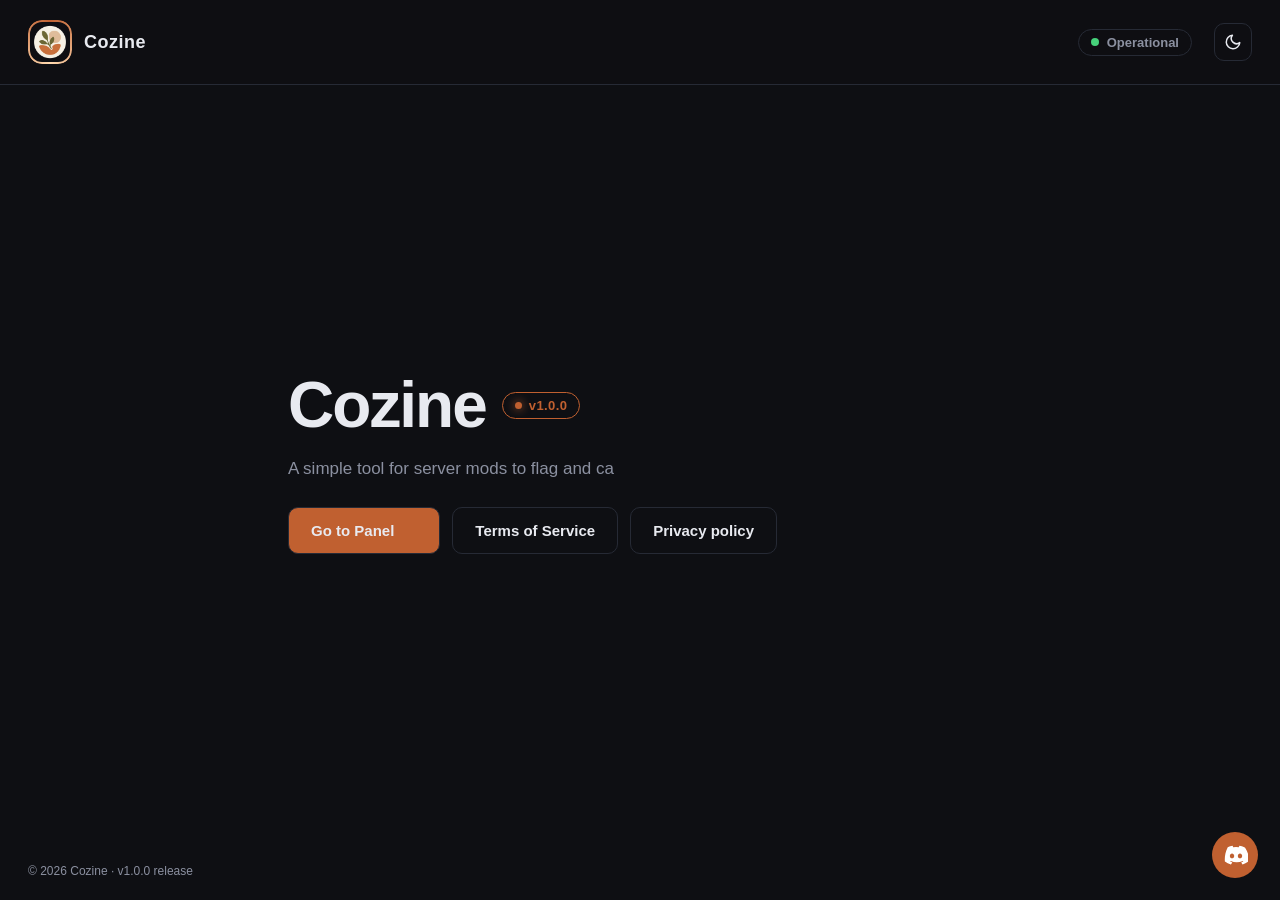
==== index.html @ dbc09879 "Add files via upload" ====
<!DOCTYPE html>
<html lang="en">
<head>
  <meta charset="UTF-8">
  <meta name="viewport" content="width=device-width, initial-scale=1.0">
  <title>Cozine</title>
  <link rel="icon" href="static/logo.png">
  <link rel="stylesheet" href="style.css">
</head>
<body>
  <div id="progress"></div>
  <header class="site-head">
    <span class="logo-ring"><img class="logo" src="static/logo.png" alt="Cozine"></span>
    <span class="brand">Cozine</span>
    <span class="status"><span class="dot"></span>Operational</span>
    <button id="themeToggle" class="theme-toggle" aria-label="Toggle theme">
      <svg class="i-sun" width="18" height="18" viewBox="0 0 24 24" fill="none" stroke="currentColor" stroke-width="2" stroke-linecap="round"><circle cx="12" cy="12" r="4"/><path d="M12 2v2M12 20v2M2 12h2M20 12h2M4.9 4.9l1.4 1.4M17.7 17.7l1.4 1.4M4.9 19.1l1.4-1.4M17.7 6.3l1.4-1.4"/></svg>
      <svg class="i-moon" width="18" height="18" viewBox="0 0 24 24" fill="none" stroke="currentColor" stroke-width="2" stroke-linecap="round" stroke-linejoin="round"><path d="M21 12.8A9 9 0 1 1 11.2 3a7 7 0 0 0 9.8 9.8z"/></svg>
    </button>
  </header>

  <main class="hero">
    <div class="title-row">
      <h1>Cozine</h1>
      <span class="badge" tabindex="0" aria-label="Version 1.0.0 changelog">
        <span class="badge-text">v1.0.0</span>
        <span class="badge-more">What's new</span>
        <span class="badge-pin" aria-hidden="true"><img src="static/Pin.png" alt=""></span>
        <div class="changelog">
          <div class="changelog-head">v1.0.0</div>
          <ul>
            <li>test changelog</li>
          </ul>
        </div>
      </span>
    </div>
    <p class="tag">A simple tool for server mods to flag and catch roblox <span class="accent">exploiters</span>.</p>
    <div class="btns">
      <a class="btn primary" href="https://panel.cozine.xyz"><span>Go to Panel</span></a>
      <a class="btn ghost" href="tos/"><span>Terms of Service</span></a>
      <a class="btn ghost" href="privacy/"><span>Privacy policy</span></a>
    </div>
  </main>

  <footer class="site-foot">© <span id="year"></span> Cozine · v1.0.0 release</footer>

  <a class="discord-pill" href="https://discord.gg/3ZBebypZJS" target="_blank" rel="noopener" aria-label="Support server">
    <img src="static/discord.svg" alt="">
    <span>Support server</span>
  </a>

  <script src="static/common.js"></script>
  <script src="static/script.js"></script>
</body>
</html>
---- style.css ----
:root {
  --bg: #0e0f13;
  --card: #16181f;
  --card-2: #1d2029;
  --text: #e8eaf0;
  --muted: #8b90a0;
  --accent: #C06030;
  --accent-2: #ffb38a;
  --accent-soft: rgba(192, 96, 48, .16);
  --border: #262a35;
  --head-bg: rgba(14, 15, 19, .72);
  --ripple: rgba(255, 255, 255, .35);
}

body.light {
  --bg: #f6f6f9;
  --card: #ffffff;
  --card-2: #eef0f4;
  --text: #14151a;
  --muted: #5a5f6b;
  --accent-soft: rgba(192, 96, 48, .14);
  --border: #e2e3e9;
  --head-bg: rgba(255, 255, 255, .72);
  --ripple: rgba(0, 0, 0, .12);
}

* {
  box-sizing: border-box;
  margin: 0;
  padding: 0;
}

body {
  font-family: -apple-system, BlinkMacSystemFont, "Segoe UI", Roboto, Helvetica, Arial, sans-serif;
  color: var(--text);
  background: var(--bg);
  min-height: 100vh;
  display: flex;
  flex-direction: column;
  overflow-x: hidden;
}

.site-head,
.hero,
.site-foot,
.discord-pill,
.legal .container {
  position: relative;
  z-index: 1;
}

/* top bar */
.site-head {
  display: flex;
  align-items: center;
  gap: 12px;
  padding: 20px 28px;
  border-bottom: 1px solid var(--border);
  background: var(--head-bg);
}

.site-head .logo {
  width: 38px;
  height: 38px;
  border-radius: 10px;
}

.site-head .brand {
  font-size: 18px;
  font-weight: 800;
  letter-spacing: .5px;
}

/* hero */
.hero {
  flex: 1;
  display: flex;
  flex-direction: column;
  justify-content: center;
  gap: 18px;
  width: 100%;
  max-width: 760px;
  margin: 0 auto;
  padding: 64px 28px;
  text-align: left;
  animation: fadeIn .6s ease both;
}

.title-row {
  display: flex;
  align-items: center;
  gap: 16px;
  flex-wrap: wrap;
}

.hero h1 {
  font-size: 64px;
  font-weight: 800;
  letter-spacing: -2px;
  line-height: 1;
  color: var(--text);
}

.badge {
  position: relative;
  display: inline-flex;
  align-items: center;
  font-size: 13px;
  font-weight: 700;
  letter-spacing: .4px;
  color: var(--accent);
  border: 1px solid var(--accent);
  border-radius: 999px;
  padding: 5px 12px;
  cursor: default;
  z-index: 5;
  transition: border-radius .25s ease;
}

.badge::before {
  content: '';
  width: 7px;
  height: 7px;
  border-radius: 50%;
  background: var(--accent);
  box-shadow: 0 0 10px var(--accent);
  flex: none;
  margin-right: 7px;
}

/* invisible bridge so the cursor can travel into the dropdown */
.badge::after {
  content: '';
  position: absolute;
  top: 100%;
  left: 0;
  right: 0;
  height: 12px;
}

.badge:hover,
.badge.pinned {
  border-radius: 12px;
}

.badge-more {
  max-width: 0;
  opacity: 0;
  overflow: hidden;
  white-space: nowrap;
  margin-left: 0;
  transition: max-width .25s ease, opacity .2s ease, margin-left .25s ease;
}

.badge:hover .badge-more,
.badge.pinned .badge-more {
  max-width: 90px;
  opacity: 1;
  margin-left: 7px;
}

.badge-pin {
  display: inline-flex;
  align-items: center;
  max-width: 0;
  opacity: 0;
  overflow: hidden;
  margin-left: 0;
  transition: max-width .25s ease, opacity .2s ease, margin-left .25s ease;
}

.badge-pin img {
  width: 14px;
  height: 14px;
  display: block;
}

.badge.pinned .badge-pin {
  max-width: 18px;
  opacity: 1;
  margin-left: 7px;
}

.badge .changelog {
  position: absolute;
  top: 100%;
  left: 0;
  margin-top: 10px;
  width: 268px;
  text-align: left;
  background: var(--card);
  border: 1px solid var(--border);
  border-radius: 12px;
  padding: 0 14px;
  max-height: 0;
  opacity: 0;
  overflow: hidden;
  z-index: 20;
  box-shadow: 0 14px 34px rgba(0, 0, 0, .28);
  transition: max-height .3s ease, opacity .25s ease, padding .3s ease;
}

.badge:hover .changelog,
.badge.pinned .changelog {
  max-height: 300px;
  opacity: 1;
  padding: 12px 14px;
  transition-delay: .05s;
}

.changelog-head {
  font-weight: 700;
  color: var(--accent);
  margin-bottom: 6px;
}

.changelog ul {
  list-style: none;
  margin: 0;
}

.changelog li {
  font-size: 13px;
  font-weight: 500;
  color: var(--text);
  padding: 7px 0;
  border-top: 1px solid var(--border);
  line-height: 1.45;
}

.hero .tag {
  color: var(--muted);
  font-size: 17px;
  line-height: 1.6;
  max-width: 520px;
}

.btns {
  display: flex;
  flex-wrap: wrap;
  gap: 12px;
  margin-top: 6px;
}

a.btn {
  position: relative;
  overflow: hidden;
  display: inline-flex;
  align-items: center;
  justify-content: center;
  padding: 14px 22px;
  border: 1px solid var(--border);
  border-radius: 10px;
  color: var(--text);
  font-size: 15px;
  font-weight: 600;
  text-decoration: none;
  transition: color .2s ease, border-color .2s ease, transform .25s ease;
}

a.btn > span {
  position: relative;
  z-index: 1;
}

a.btn::before {
  content: '';
  position: absolute;
  inset: 0;
  background: var(--accent-soft);
  transform: scaleX(0);
  transform-origin: left;
  transition: transform .25s ease;
  z-index: 0;
}

a.btn:hover {
  border-color: var(--accent);
  color: #fff;
}

a.btn:hover::before {
  transform: scaleX(1);
}

a.btn::after {
  content: '';
  position: absolute;
  top: 0;
  left: -130%;
  width: 55%;
  height: 100%;
  background: linear-gradient(100deg, transparent, rgba(255, 255, 255, .28), transparent);
  transform: skewX(-18deg);
  opacity: 0;
  z-index: 0;
  pointer-events: none;
}

a.btn:hover::after {
  animation: sheen .6s ease forwards;
}

.primary {
  background: var(--accent);
  border-color: var(--accent);
  color: #fff;
}

.primary::before {
  background: rgba(255, 255, 255, .18);
}

.primary > span::after {
  content: '\2192';
  margin-left: 8px;
  opacity: 0;
  transform: translateX(-6px);
  transition: opacity .2s ease, transform .2s ease;
}

.primary:hover > span::after {
  opacity: 1;
  transform: translateX(0);
}

.ghost {
  background: transparent;
}

.site-foot {
  padding: 22px 28px;
  color: var(--muted);
  font-size: 12px;
}

/* discord pill */
.discord-pill {
  position: fixed;
  right: 22px;
  bottom: 22px;
  display: flex;
  align-items: center;
  gap: 8px;
  height: 46px;
  min-width: 46px;
  max-width: 46px;
  padding: 0 12px;
  overflow: hidden;
  color: #fff;
  background: var(--accent);
  border-radius: 999px;
  white-space: nowrap;
  text-decoration: none;
  transition: max-width .45s ease, background .2s ease;
  animation: pillPulse 2.6s ease-in-out infinite;
}

.discord-pill:hover {
  max-width: 190px;
  background: #d2723f;
}

.discord-pill img {
  flex: 0 0 auto;
  width: 24px;
  height: 24px;
}

.discord-pill span {
  opacity: 0;
  font-size: 14px;
  font-weight: 600;
  transition: opacity .35s ease .1s;
}

.discord-pill:hover span {
  opacity: 1;
}

@keyframes fadeIn {
  from { opacity: 0; transform: translateY(8px); }
  to   { opacity: 1; transform: translateY(0); }
}

/* legal pages */
body.legal {
  display: block;
}

.legal .container {
  max-width: 960px;
  margin: 32px auto 48px;
  padding: 44px 40px;
  text-align: left;
  background: var(--card);
  border: 1px solid var(--border);
  border-top: 3px solid var(--accent);
  border-radius: 18px;
  box-shadow: 0 24px 70px rgba(0, 0, 0, .4);
}

.legal .back {
  display: inline-flex;
  align-items: center;
  gap: 7px;
  margin-bottom: 22px;
  color: var(--muted);
  font-size: 14px;
  text-decoration: none;
}

.legal .back::before {
  content: '';
  width: 7px;
  height: 7px;
  border-left: 2px solid currentColor;
  border-bottom: 2px solid currentColor;
  transform: rotate(45deg);
}

.legal .back:hover {
  color: var(--text);
}

.legal header {
  border-bottom: 1px solid var(--border);
  padding-bottom: 20px;
  margin-bottom: 26px;
}

.legal header .title-row {
  margin-bottom: 10px;
}

.legal header h1 {
  font-size: 34px;
  font-weight: 800;
  letter-spacing: -1px;
  color: var(--text);
}

.legal header p {
  color: var(--muted);
  font-size: 15px;
}

.legal nav {
  position: sticky;
  top: 0;
  display: flex;
  gap: 20px;
  margin-bottom: 30px;
  padding: 16px 0 14px;
  border-bottom: 1px solid var(--border);
  background: var(--card);
  z-index: 3;
}

.legal nav button {
  background: none;
  border: none;
  font-size: 15px;
  color: var(--muted);
  cursor: pointer;
  padding: 8px 0;
  position: relative;
}

.legal nav button.active {
  color: var(--text);
  font-weight: 600;
}

.legal nav button.active::after {
  content: '';
  position: absolute;
  bottom: -15px;
  left: 0;
  right: 0;
  height: 2px;
  background: var(--accent);
}

.legal nav button:hover {
  color: var(--text);
}

.legal .content {
  display: none;
  counter-reset: section;
}

.legal .content.active {
  display: block;
}

.legal .content h2 {
  counter-increment: section;
  font-size: 18px;
  font-weight: 600;
  margin: 30px 0 12px;
  color: var(--text);
}

.legal .content h2::before {
  content: counter(section) " - ";
  color: var(--text);
  font-family: ui-monospace, SFMono-Regular, Menlo, monospace;
  margin-right: 2px;
}

.legal p {
  margin-bottom: 12px;
  color: var(--text);
  line-height: 1.7;
}

.legal ul {
  margin-left: 24px;
  margin-bottom: 12px;
}

.legal li {
  margin-bottom: 6px;
  color: var(--text);
  line-height: 1.7;
}

.legal strong {
  color: var(--text);
}

.legal a {
  position: relative;
  color: var(--accent);
  text-decoration: none;
  cursor: pointer;
}

.legal a::after {
  content: '';
  position: absolute;
  left: 0;
  bottom: -2px;
  width: 100%;
  height: 2px;
  background: linear-gradient(90deg, var(--accent), #ffd9b0);
  transform: scaleX(0);
  transform-origin: left;
  transition: transform .25s ease;
}

.legal a:hover::after {
  transform: scaleX(1);
}

.legal .last-updated {
  color: var(--muted);
  font-size: 14px;
  margin-bottom: 20px;
}

.legal .highlight {
  background: var(--card-2);
  border-left: 3px solid var(--accent);
  border-radius: 0 10px 10px 0;
  padding: 14px 16px;
  margin: 15px 0;
}

.legal footer {
  margin-top: 50px;
  padding-top: 20px;
  border-top: 1px solid var(--border);
  color: var(--muted);
  font-size: 14px;
  text-align: center;
}

/* spinning ring around the logo */
.logo-ring {
  position: relative;
  display: inline-flex;
  padding: 3px;
  border-radius: 13px;
  animation: logoPulse 3.4s ease-in-out infinite;
}

.logo-ring::before {
  content: '';
  position: absolute;
  inset: 0;
  border-radius: 14px;
  padding: 2px;
  background: conic-gradient(from 0deg, var(--accent), #ffd9b0, var(--accent));
  -webkit-mask: linear-gradient(#000 0 0) content-box, linear-gradient(#000 0 0);
  -webkit-mask-composite: xor;
  mask-composite: exclude;
}

@keyframes logoPulse {
  0%, 100% { box-shadow: 0 0 0 rgba(192, 96, 48, 0); }
  50%      { box-shadow: 0 0 22px rgba(192, 96, 48, .45); }
}

@keyframes pillPulse {
  0%, 100% { box-shadow: 0 0 0 rgba(192, 96, 48, 0); }
  50%      { box-shadow: 0 0 18px rgba(192, 96, 48, .5); }
}

@keyframes sheen {
  0%   { left: -130%; opacity: 1; }
  100% { left: 140%; opacity: 1; }
}

/* scroll reveal on legal pages */
body.js-reveal .legal .content h2,
body.js-reveal .legal .content p,
body.js-reveal .legal .content ul,
body.js-reveal .legal .content .highlight {
  opacity: 0;
  transform: translateY(14px);
  transition: opacity .5s ease, transform .5s ease;
}

body.js-reveal .legal .content .reveal-in {
  opacity: 1;
  transform: none;
}

/* scroll progress bar */
#progress {
  position: fixed;
  top: 0;
  left: 0;
  width: 100%;
  height: 3px;
  background: var(--accent);
  transform: scaleX(0);
  transform-origin: left;
  z-index: 60;
  pointer-events: none;
}

/* hero staggered entrance */
.hero .title-row,
.hero .tag,
.hero .btns {
  opacity: 0;
  transform: translateY(18px);
  transition: opacity .6s ease, transform .6s ease;
}

.hero.ready .title-row { transition-delay: .05s; }
.hero.ready .tag { transition-delay: .14s; }
.hero.ready .btns { transition-delay: .23s; }

.hero.ready .title-row,
.hero.ready .tag,
.hero.ready .btns {
  opacity: 1;
  transform: none;
}

/* accent keyword */
.accent { color: var(--accent); }

/* status pill */
.status {
  display: inline-flex;
  align-items: center;
  gap: 8px;
  margin-left: auto;
  font-size: 13px;
  font-weight: 600;
  color: var(--muted);
  border: 1px solid var(--border);
  border-radius: 999px;
  padding: 5px 12px;
}

.status .dot {
  width: 8px;
  height: 8px;
  border-radius: 50%;
  background: #46d17a;
  animation: statusPulse 2s ease-out infinite;
}

@keyframes statusPulse {
  0% { box-shadow: 0 0 0 0 rgba(70, 209, 122, .5); }
  70% { box-shadow: 0 0 0 7px rgba(70, 209, 122, 0); }
  100% { box-shadow: 0 0 0 0 rgba(70, 209, 122, 0); }
}

/* theme toggle */
.theme-toggle {
  display: inline-flex;
  align-items: center;
  justify-content: center;
  width: 38px;
  height: 38px;
  margin-left: 10px;
  border: 1px solid var(--border);
  border-radius: 10px;
  background: none;
  color: var(--text);
  cursor: pointer;
  transition: border-color .2s ease;
}

.theme-toggle:hover { border-color: var(--accent); }

.theme-toggle .i-sun { display: none; }
.theme-toggle .i-moon { display: block; }
.light .theme-toggle .i-sun { display: block; }
.light .theme-toggle .i-moon { display: none; }

/* logo 3D tilt */
.logo-ring { transition: transform .25s ease; }

/* button ripple */
a.btn .ripple {
  position: absolute;
  border-radius: 50%;
  background: var(--ripple);
  transform: scale(0);
  opacity: .6;
  pointer-events: none;
  z-index: 0;
  animation: ripple .6s ease-out forwards;
}

@keyframes ripple {
  to { transform: scale(2.6); opacity: 0; }
}

/* circular theme reveal (View Transitions API) */
::view-transition-old(root),
::view-transition-new(root) {
  animation: none;
  mix-blend-mode: normal;
}

::view-transition-new(root) {
  animation: reveal-circle .5s ease;
}

@keyframes reveal-circle {
  from { clip-path: circle(0 at var(--vx, 50%) var(--vy, 50%)); }
  to { clip-path: circle(150% at var(--vx, 50%) var(--vy, 50%)); }
}

@media (prefers-reduced-motion: reduce) {
  *, *::before, *::after {
    animation: none !important;
    transition: none !important;
  }

  .hero .title-row,
  .hero .tag,
  .hero .btns {
    opacity: 1 !important;
    transform: none !important;
  }

  body.js-reveal .legal .content h2,
  body.js-reveal .legal .content p,
  body.js-reveal .legal .content ul,
  body.js-reveal .legal .content .highlight {
    opacity: 1 !important;
    transform: none !important;
  }
}

@media (max-width: 600px) {
  .hero {
    padding: 48px 22px;
  }

  .hero h1 {
    font-size: 44px;
  }

  .legal .container {
    padding: 24px 18px;
  }

  .legal header h1 {
    font-size: 26px;
  }

  .legal nav {
    flex-direction: column;
    gap: 10px;
  }

  .legal nav button.active::after {
    display: none;
  }

  .legal nav button {
    padding: 8px 12px;
    background: var(--card-2);
    border-radius: 4px;
  }
}
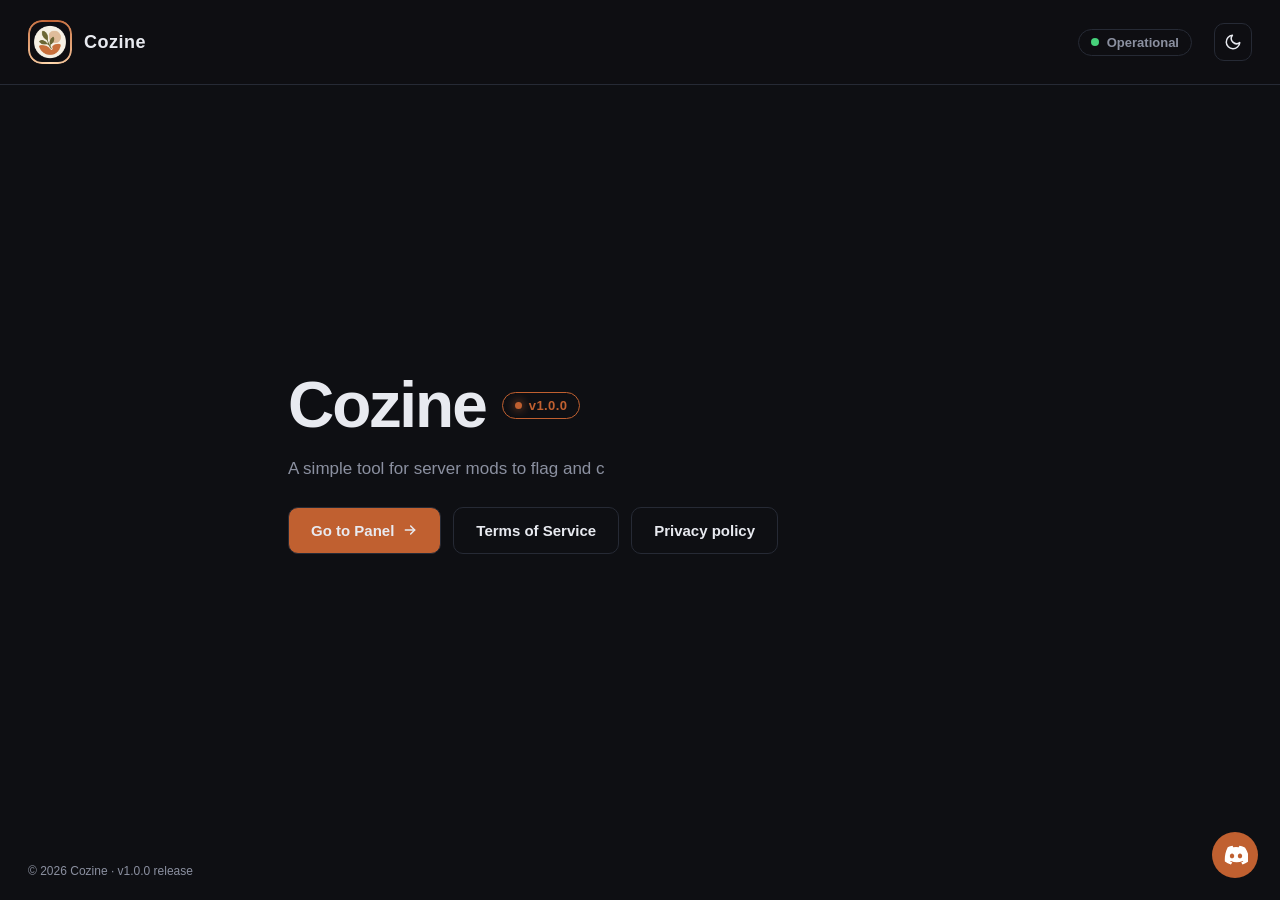
==== commit df47a5bd: "Add files via upload" ====
--- a/index.html
+++ b/index.html
@@ -36,7 +36,7 @@
     </div>
     <p class="tag">A simple tool for server mods to flag and catch roblox <span class="accent">exploiters</span>.</p>
     <div class="btns">
-      <a class="btn primary" href="https://panel.cozine.xyz"><span>Go to Panel</span></a>
+      <a class="btn primary" href="https://panel.cozine.xyz"><span>Go to Panel <svg class="btn-arrow" width="16" height="16" viewBox="0 0 24 24" fill="none" stroke="currentColor" stroke-width="2.2" stroke-linecap="round" stroke-linejoin="round"><path d="M5 12h14"/><path d="M13 6l6 6-6 6"/></svg></span></a>
       <a class="btn ghost" href="tos/"><span>Terms of Service</span></a>
       <a class="btn ghost" href="privacy/"><span>Privacy policy</span></a>
     </div>
--- a/style.css
+++ b/style.css
@@ -261,6 +261,8 @@
 a.btn > span {
   position: relative;
   z-index: 1;
+  display: inline-flex;
+  align-items: center;
 }
 
 a.btn::before {
@@ -311,17 +313,13 @@
   background: rgba(255, 255, 255, .18);
 }
 
-.primary > span::after {
-  content: '\2192';
+.btn-arrow {
   margin-left: 8px;
-  opacity: 0;
-  transform: translateX(-6px);
-  transition: opacity .2s ease, transform .2s ease;
-}
-
-.primary:hover > span::after {
-  opacity: 1;
-  transform: translateX(0);
+  transition: transform .22s ease;
+}
+
+.primary:hover .btn-arrow {
+  transform: translateX(5px);
 }
 
 .ghost {
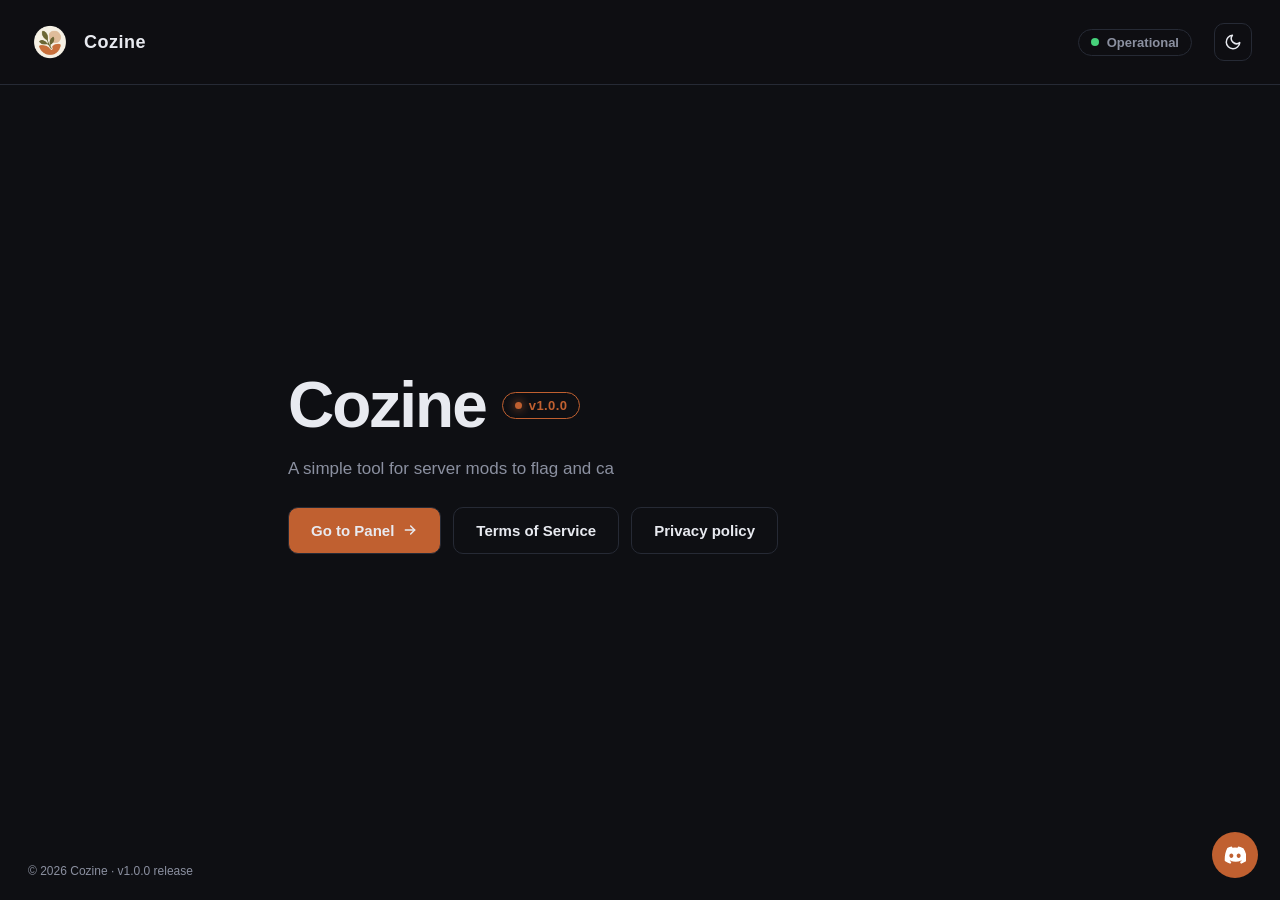
==== commit 8e526a58: "Add files via upload" ====
--- a/index.html
+++ b/index.html
@@ -11,7 +11,7 @@
   <div id="progress"></div>
   <header class="site-head">
     <span class="logo-ring"><img class="logo" src="static/logo.png" alt="Cozine"></span>
-    <span class="brand">Cozine</span>
+    <a class="brand" href="https://cozine.xyz">Cozine</a>
     <span class="status"><span class="dot"></span>Operational</span>
     <button id="themeToggle" class="theme-toggle" aria-label="Toggle theme">
       <svg class="i-sun" width="18" height="18" viewBox="0 0 24 24" fill="none" stroke="currentColor" stroke-width="2" stroke-linecap="round"><circle cx="12" cy="12" r="4"/><path d="M12 2v2M12 20v2M2 12h2M20 12h2M4.9 4.9l1.4 1.4M17.7 17.7l1.4 1.4M4.9 19.1l1.4-1.4M17.7 6.3l1.4-1.4"/></svg>
--- a/style.css
+++ b/style.css
@@ -30,6 +30,15 @@
   padding: 0;
 }
 
+html {
+  overflow-x: hidden;
+  overflow-x: clip;
+}
+
+img, svg {
+  max-width: 100%;
+}
+
 body {
   font-family: -apple-system, BlinkMacSystemFont, "Segoe UI", Roboto, Helvetica, Arial, sans-serif;
   color: var(--text);
@@ -38,6 +47,7 @@
   display: flex;
   flex-direction: column;
   overflow-x: hidden;
+  overflow-x: clip;
 }
 
 .site-head,
@@ -49,6 +59,15 @@
   z-index: 1;
 }
 
+/* flex children must never force page width (mobile horizontal slide) */
+.site-head,
+.hero,
+.site-foot,
+.legal .container {
+  min-width: 0;
+  max-width: 100%;
+}
+
 /* top bar */
 .site-head {
   display: flex;
@@ -69,6 +88,8 @@
   font-size: 18px;
   font-weight: 800;
   letter-spacing: .5px;
+  color: var(--text);
+  text-decoration: none;
 }
 
 /* hero */
@@ -187,6 +208,7 @@
   left: 0;
   margin-top: 10px;
   width: 268px;
+  max-width: calc(100vw - 44px);
   text-align: left;
   background: var(--card);
   border: 1px solid var(--border);
@@ -586,15 +608,7 @@
 }
 
 .logo-ring::before {
-  content: '';
-  position: absolute;
-  inset: 0;
-  border-radius: 14px;
-  padding: 2px;
-  background: conic-gradient(from 0deg, var(--accent), #ffd9b0, var(--accent));
-  -webkit-mask: linear-gradient(#000 0 0) content-box, linear-gradient(#000 0 0);
-  -webkit-mask-composite: xor;
-  mask-composite: exclude;
+  display: none;
 }
 
 @keyframes logoPulse {
@@ -715,9 +729,6 @@
 .light .theme-toggle .i-sun { display: block; }
 .light .theme-toggle .i-moon { display: none; }
 
-/* logo 3D tilt */
-.logo-ring { transition: transform .25s ease; }
-
 /* button ripple */
 a.btn .ripple {
   position: absolute;
@@ -773,6 +784,12 @@
 }
 
 @media (max-width: 600px) {
+  .site-head {
+    flex-wrap: wrap;
+    row-gap: 10px;
+    padding: 16px 18px;
+  }
+
   .hero {
     padding: 48px 22px;
   }
@@ -790,6 +807,7 @@
   }
 
   .legal nav {
+    position: static;
     flex-direction: column;
     gap: 10px;
   }
@@ -804,3 +822,23 @@
     border-radius: 4px;
   }
 }
+
+/* touch devices: no sticky hover — changelog opens on tap (pinned) only */
+@media (hover: none) {
+  .badge:not(.pinned):hover {
+    border-radius: 999px;
+  }
+
+  .badge:not(.pinned):hover .badge-more,
+  .badge:not(.pinned):hover .badge-pin {
+    max-width: 0;
+    opacity: 0;
+    margin-left: 0;
+  }
+
+  .badge:not(.pinned):hover .changelog {
+    max-height: 0;
+    opacity: 0;
+    padding: 0 14px;
+  }
+}
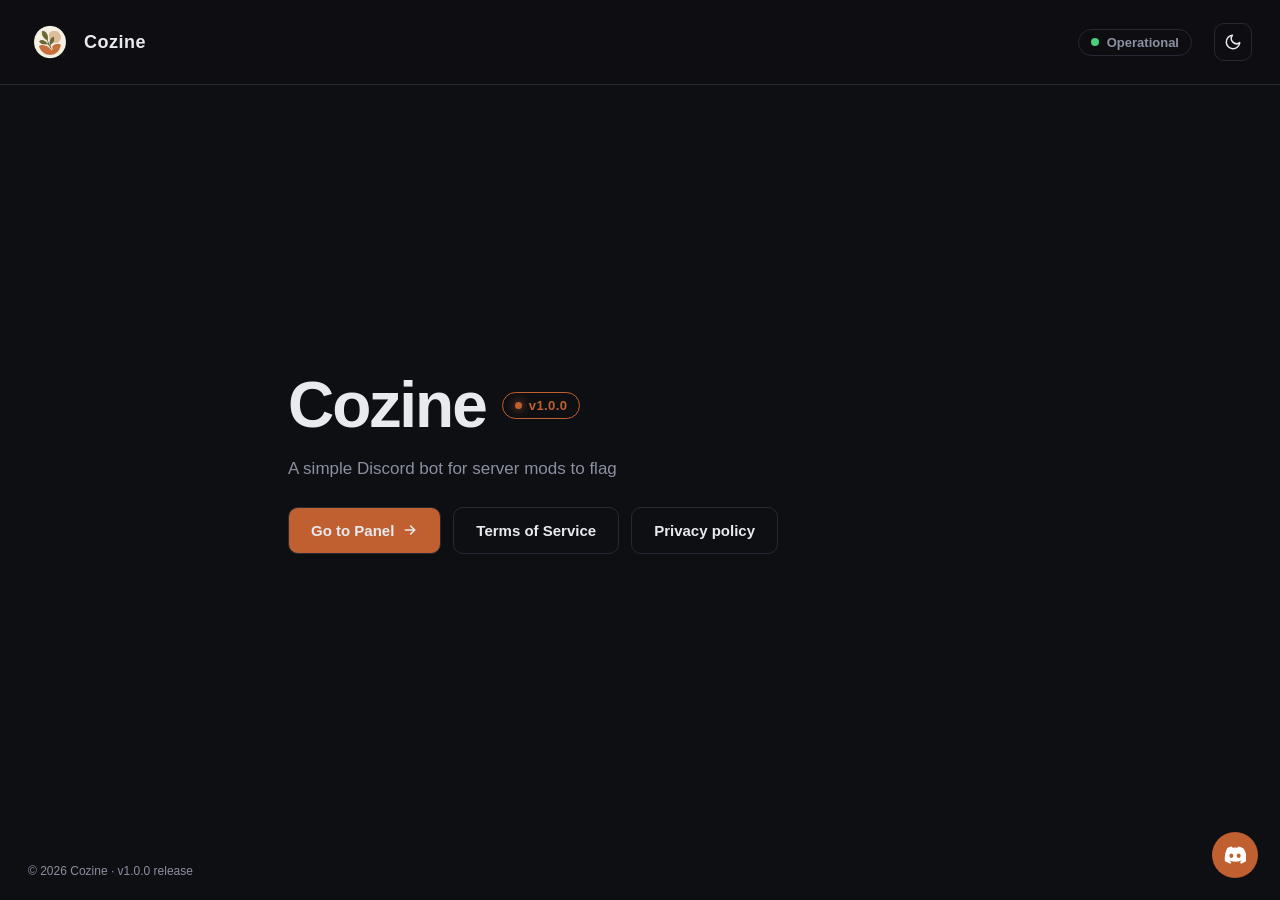
==== commit f83cc87d: "Update description and keywords in index.html" ====
--- a/index.html
+++ b/index.html
@@ -6,6 +6,16 @@
   <title>Cozine</title>
   <link rel="icon" href="static/logo.png">
   <link rel="stylesheet" href="style.css">
+
+  <meta name="description" content="Cozine is a simple Discord bot for server moderators to flag and catch Roblox exploiters.">
+  <meta name="keywords" content="Cozine, cozine xyz, roblox exploiter, server moderation, discord bot">
+  <link rel="canonical" href="https://cozine.xyz/">
+
+  <meta property="og:title" content="Cozine">
+  <meta property="og:description" content="A simple Discord bot for server mods to flag and catch Roblox exploiters.">
+  <meta property="og:url" content="https://cozine.xyz/">
+  <meta property="og:type" content="website">
+  <meta property="og:image" content="https://cozine.xyz/static/logo.png">
 </head>
 <body>
   <div id="progress"></div>
@@ -34,7 +44,7 @@
         </div>
       </span>
     </div>
-    <p class="tag">A simple tool for server mods to flag and catch roblox <span class="accent">exploiters</span>.</p>
+    <p class="tag">A simple Discord bot for server mods to flag and catch roblox <span class="accent">exploiters</span>.</p>
     <div class="btns">
       <a class="btn primary" href="https://panel.cozine.xyz"><span>Go to Panel <svg class="btn-arrow" width="16" height="16" viewBox="0 0 24 24" fill="none" stroke="currentColor" stroke-width="2.2" stroke-linecap="round" stroke-linejoin="round"><path d="M5 12h14"/><path d="M13 6l6 6-6 6"/></svg></span></a>
       <a class="btn ghost" href="tos/"><span>Terms of Service</span></a>
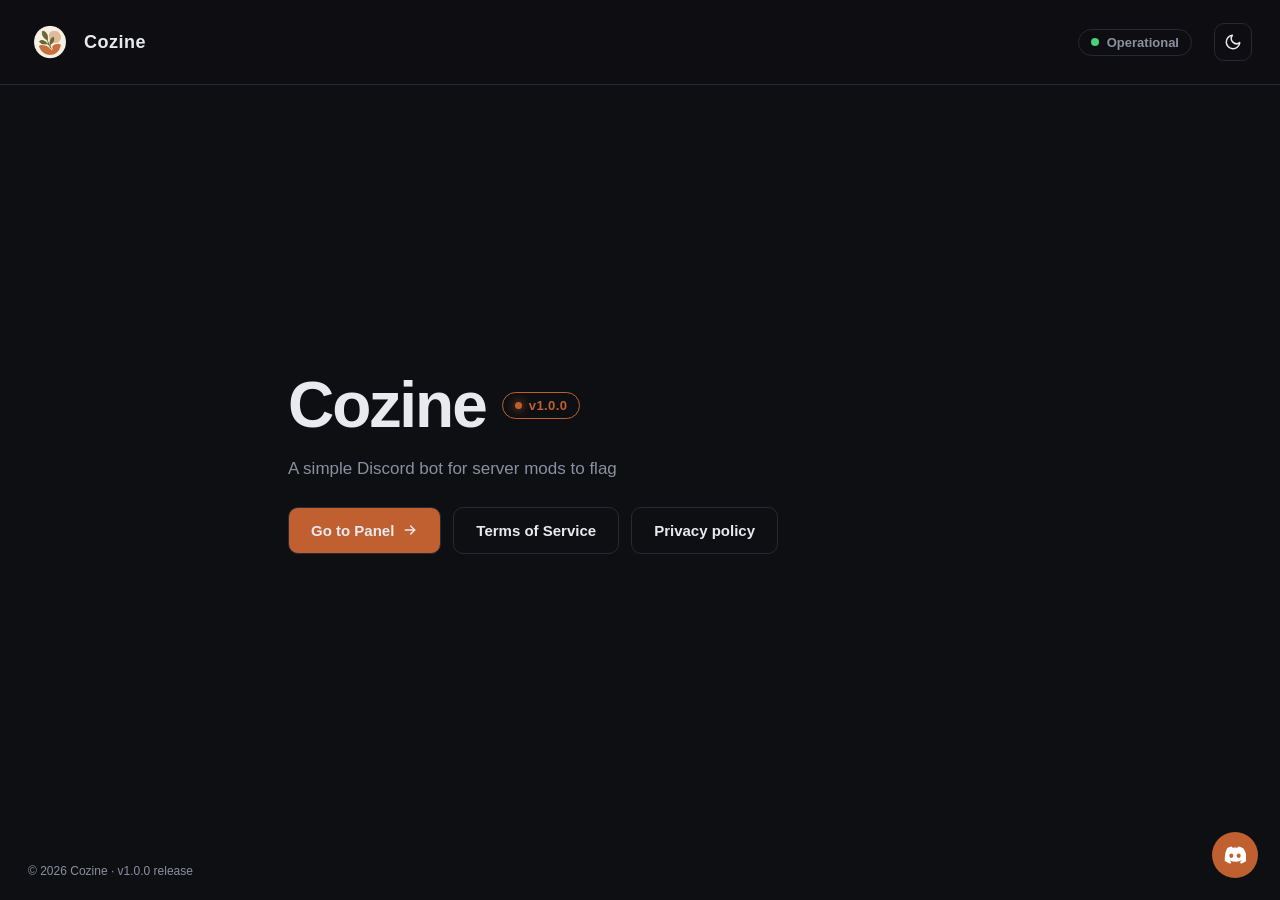
==== commit c924e23b: "Update title and meta tags in index.html" ====
--- a/index.html
+++ b/index.html
@@ -3,7 +3,7 @@
 <head>
   <meta charset="UTF-8">
   <meta name="viewport" content="width=device-width, initial-scale=1.0">
-  <title>Cozine</title>
+  <title>Cozine - Discord Bot for Roblox Exploiter Detection</title>
   <link rel="icon" href="static/logo.png">
   <link rel="stylesheet" href="style.css">
 
@@ -11,11 +11,23 @@
   <meta name="keywords" content="Cozine, cozine xyz, roblox exploiter, server moderation, discord bot">
   <link rel="canonical" href="https://cozine.xyz/">
 
-  <meta property="og:title" content="Cozine">
+  <meta property="og:title" content="Cozine - Discord Bot for Roblox Exploiter Detection">
   <meta property="og:description" content="A simple Discord bot for server mods to flag and catch Roblox exploiters.">
   <meta property="og:url" content="https://cozine.xyz/">
   <meta property="og:type" content="website">
   <meta property="og:image" content="https://cozine.xyz/static/logo.png">
+
+  <script type="application/ld+json">
+  {
+    "@context": "https://schema.org",
+    "@type": "SoftwareApplication",
+    "name": "Cozine",
+    "operatingSystem": "Discord",
+    "applicationCategory": "UtilitiesApplication",
+    "description": "A simple Discord bot for server moderators to flag and catch Roblox exploiters.",
+    "url": "https://cozine.xyz/"
+  }
+  </script>
 </head>
 <body>
   <div id="progress"></div>
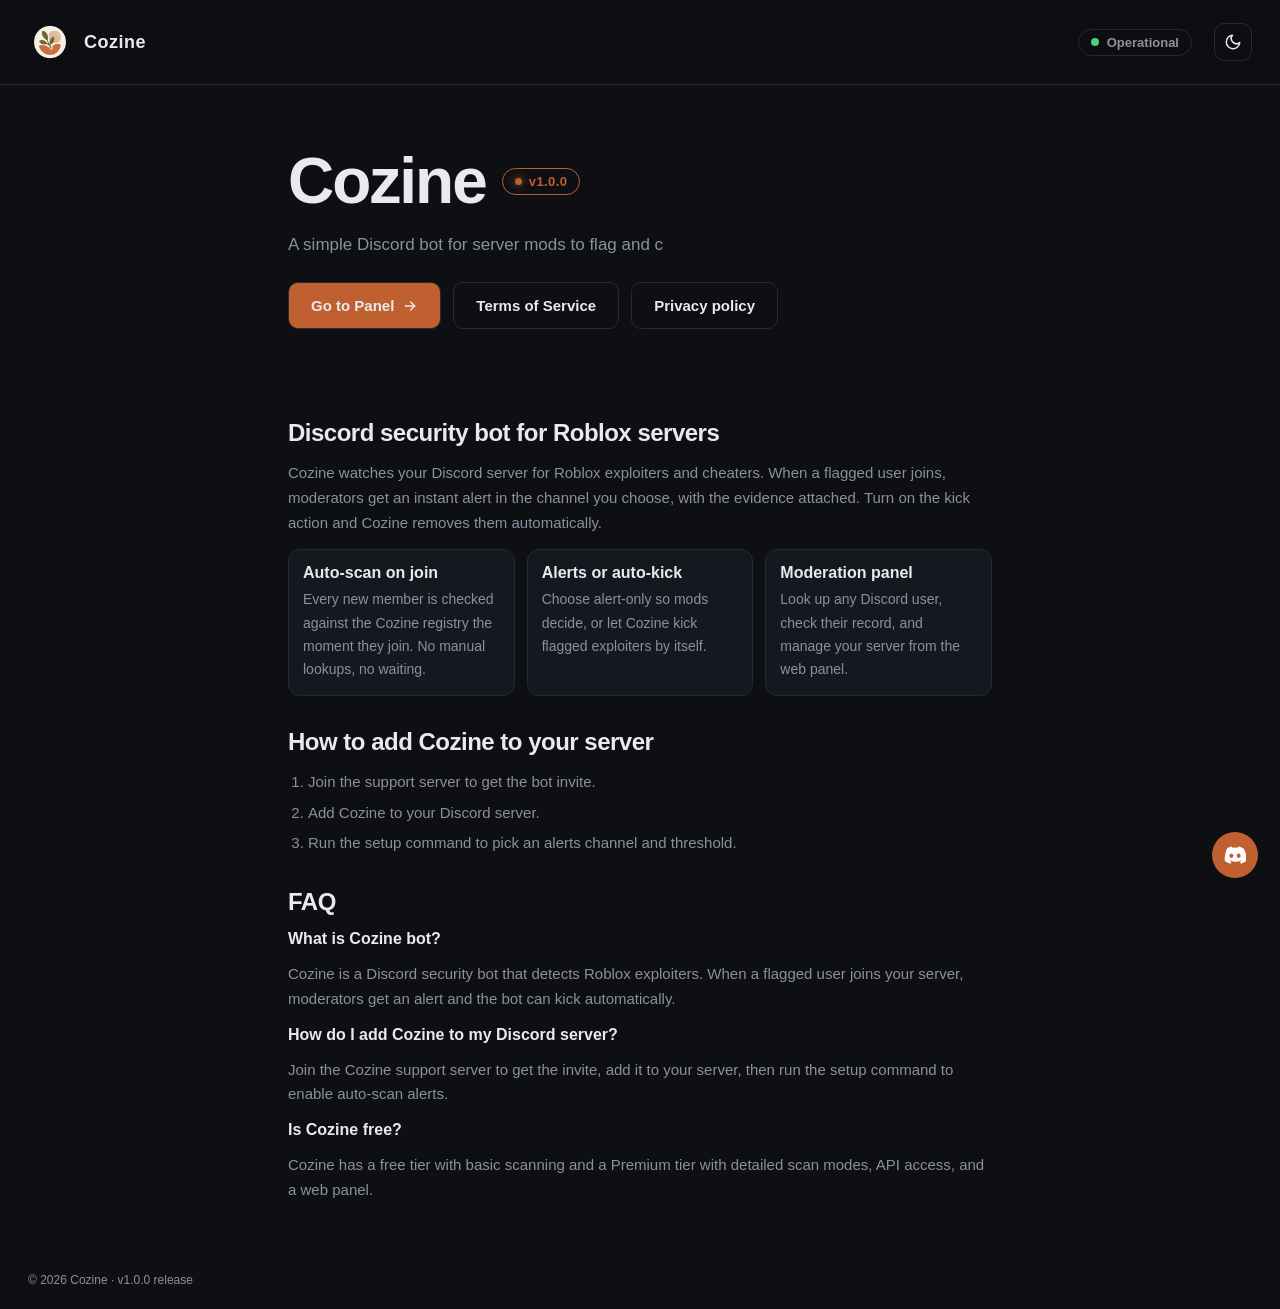
==== commit 9d8fd00e: "Some changes to make the website visible in search" ====
--- a/index.html
+++ b/index.html
@@ -7,25 +7,59 @@
   <link rel="icon" href="static/logo.png">
   <link rel="stylesheet" href="style.css">
 
-  <meta name="description" content="Cozine is a simple Discord bot for server moderators to flag and catch Roblox exploiters.">
-  <meta name="keywords" content="Cozine, cozine xyz, roblox exploiter, server moderation, discord bot">
+  <meta name="description" content="Cozine is a Discord security bot that flags Roblox exploiters and cheaters. Auto-scan new members, get alerts, and keep your server safe.">
+  <meta name="keywords" content="Cozine, Cozine bot, cozine xyz, discord bot, discord security bot, roblox exploiter detection, roblox cheaters, anti exploit discord bot, server moderation bot, roblox exploit checker">
+  <meta name="robots" content="index, follow">
+  <meta name="theme-color" content="#0e0f13">
   <link rel="canonical" href="https://cozine.xyz/">
 
-  <meta property="og:title" content="Cozine - Discord Bot for Roblox Exploiter Detection">
-  <meta property="og:description" content="A simple Discord bot for server mods to flag and catch Roblox exploiters.">
+  <meta property="og:title" content="Cozine - Discord Security Bot for Roblox Exploiter Detection">
+  <meta property="og:description" content="Cozine flags Roblox exploiters automatically. Auto-scan members on join, alert mods, and keep your Discord server safe.">
   <meta property="og:url" content="https://cozine.xyz/">
   <meta property="og:type" content="website">
+  <meta property="og:site_name" content="Cozine">
   <meta property="og:image" content="https://cozine.xyz/static/logo.png">
+  <meta property="og:image:alt" content="Cozine Discord bot logo">
+
+  <meta name="twitter:card" content="summary">
+  <meta name="twitter:title" content="Cozine - Discord Security Bot for Roblox Exploiter Detection">
+  <meta name="twitter:description" content="Auto-scan Discord members for Roblox exploits. Alerts, kick actions, and a moderation panel.">
+  <meta name="twitter:image" content="https://cozine.xyz/static/logo.png">
 
   <script type="application/ld+json">
   {
     "@context": "https://schema.org",
     "@type": "SoftwareApplication",
     "name": "Cozine",
+    "alternateName": "Cozine Bot",
     "operatingSystem": "Discord",
     "applicationCategory": "UtilitiesApplication",
-    "description": "A simple Discord bot for server moderators to flag and catch Roblox exploiters.",
-    "url": "https://cozine.xyz/"
+    "description": "Cozine is a Discord security bot that flags Roblox exploiters. Auto-scan new members, alert moderators, and keep servers safe.",
+    "url": "https://cozine.xyz/",
+    "offers": { "@type": "Offer", "price": "0", "priceCurrency": "USD" }
+  }
+  </script>
+  <script type="application/ld+json">
+  {
+    "@context": "https://schema.org",
+    "@type": "FAQPage",
+    "mainEntity": [
+      {
+        "@type": "Question",
+        "name": "What is Cozine bot?",
+        "acceptedAnswer": { "@type": "Answer", "text": "Cozine is a Discord security bot that detects Roblox exploiters. When a flagged user joins your server, moderators get an alert and the bot can kick automatically." }
+      },
+      {
+        "@type": "Question",
+        "name": "How do I add Cozine to my Discord server?",
+        "acceptedAnswer": { "@type": "Answer", "text": "Join the Cozine support server to get the bot invite, add it to your server, then run the setup command to enable auto-scan alerts." }
+      },
+      {
+        "@type": "Question",
+        "name": "Is Cozine free?",
+        "acceptedAnswer": { "@type": "Answer", "text": "Cozine has a free tier with basic scanning and a Premium tier with detailed scan modes, API access, and a web panel." }
+      }
+    ]
   }
   </script>
 </head>
@@ -64,6 +98,38 @@
     </div>
   </main>
 
+  <section class="seo" aria-label="About Cozine">
+    <h2>Discord security bot for Roblox servers</h2>
+    <p>Cozine watches your Discord server for Roblox exploiters and cheaters. When a flagged user joins, moderators get an instant alert in the channel you choose, with the evidence attached. Turn on the kick action and Cozine removes them automatically.</p>
+    <div class="seo-grid">
+      <div class="seo-card">
+        <h3>Auto-scan on join</h3>
+        <p>Every new member is checked against the Cozine registry the moment they join. No manual lookups, no waiting.</p>
+      </div>
+      <div class="seo-card">
+        <h3>Alerts or auto-kick</h3>
+        <p>Choose alert-only so mods decide, or let Cozine kick flagged exploiters by itself.</p>
+      </div>
+      <div class="seo-card">
+        <h3>Moderation panel</h3>
+        <p>Look up any Discord user, check their record, and manage your server from the web panel.</p>
+      </div>
+    </div>
+    <h2>How to add Cozine to your server</h2>
+    <ol class="seo-steps">
+      <li>Join the support server to get the bot invite.</li>
+      <li>Add Cozine to your Discord server.</li>
+      <li>Run the setup command to pick an alerts channel and threshold.</li>
+    </ol>
+    <h2>FAQ</h2>
+    <h3>What is Cozine bot?</h3>
+    <p>Cozine is a Discord security bot that detects Roblox exploiters. When a flagged user joins your server, moderators get an alert and the bot can kick automatically.</p>
+    <h3>How do I add Cozine to my Discord server?</h3>
+    <p>Join the Cozine support server to get the invite, add it to your server, then run the setup command to enable auto-scan alerts.</p>
+    <h3>Is Cozine free?</h3>
+    <p>Cozine has a free tier with basic scanning and a Premium tier with detailed scan modes, API access, and a web panel.</p>
+  </section>
+
   <footer class="site-foot">© <span id="year"></span> Cozine · v1.0.0 release</footer>
 
   <a class="discord-pill" href="https://discord.gg/3ZBebypZJS" target="_blank" rel="noopener" aria-label="Support server">
@@ -74,4 +140,4 @@
   <script src="static/common.js"></script>
   <script src="static/script.js"></script>
 </body>
-</html>
+</html>
--- a/style.css
+++ b/style.css
@@ -352,6 +352,71 @@
   padding: 22px 28px;
   color: var(--muted);
   font-size: 12px;
+}
+
+/* seo content */
+.seo {
+  width: 100%;
+  max-width: 760px;
+  margin: 0 auto;
+  padding: 8px 28px 48px;
+  display: flex;
+  flex-direction: column;
+  gap: 14px;
+}
+
+.seo h2 {
+  font-size: 24px;
+  font-weight: 800;
+  letter-spacing: -.5px;
+  color: var(--text);
+  margin-top: 18px;
+}
+
+.seo h3 {
+  font-size: 16px;
+  font-weight: 700;
+  color: var(--text);
+}
+
+.seo p,
+.seo li {
+  color: var(--muted);
+  font-size: 15px;
+  line-height: 1.65;
+}
+
+.seo-grid {
+  display: grid;
+  grid-template-columns: repeat(3, 1fr);
+  gap: 12px;
+}
+
+.seo-card {
+  background: var(--card);
+  border: 1px solid var(--border);
+  border-radius: 12px;
+  padding: 14px;
+  display: flex;
+  flex-direction: column;
+  gap: 6px;
+}
+
+.seo-card p {
+  font-size: 14px;
+}
+
+.seo-steps {
+  padding-left: 20px;
+  display: flex;
+  flex-direction: column;
+  gap: 6px;
+}
+
+@media (max-width: 640px) {
+  .seo-grid {
+    grid-template-columns: 1fr;
+  }
 }
 
 /* discord pill */
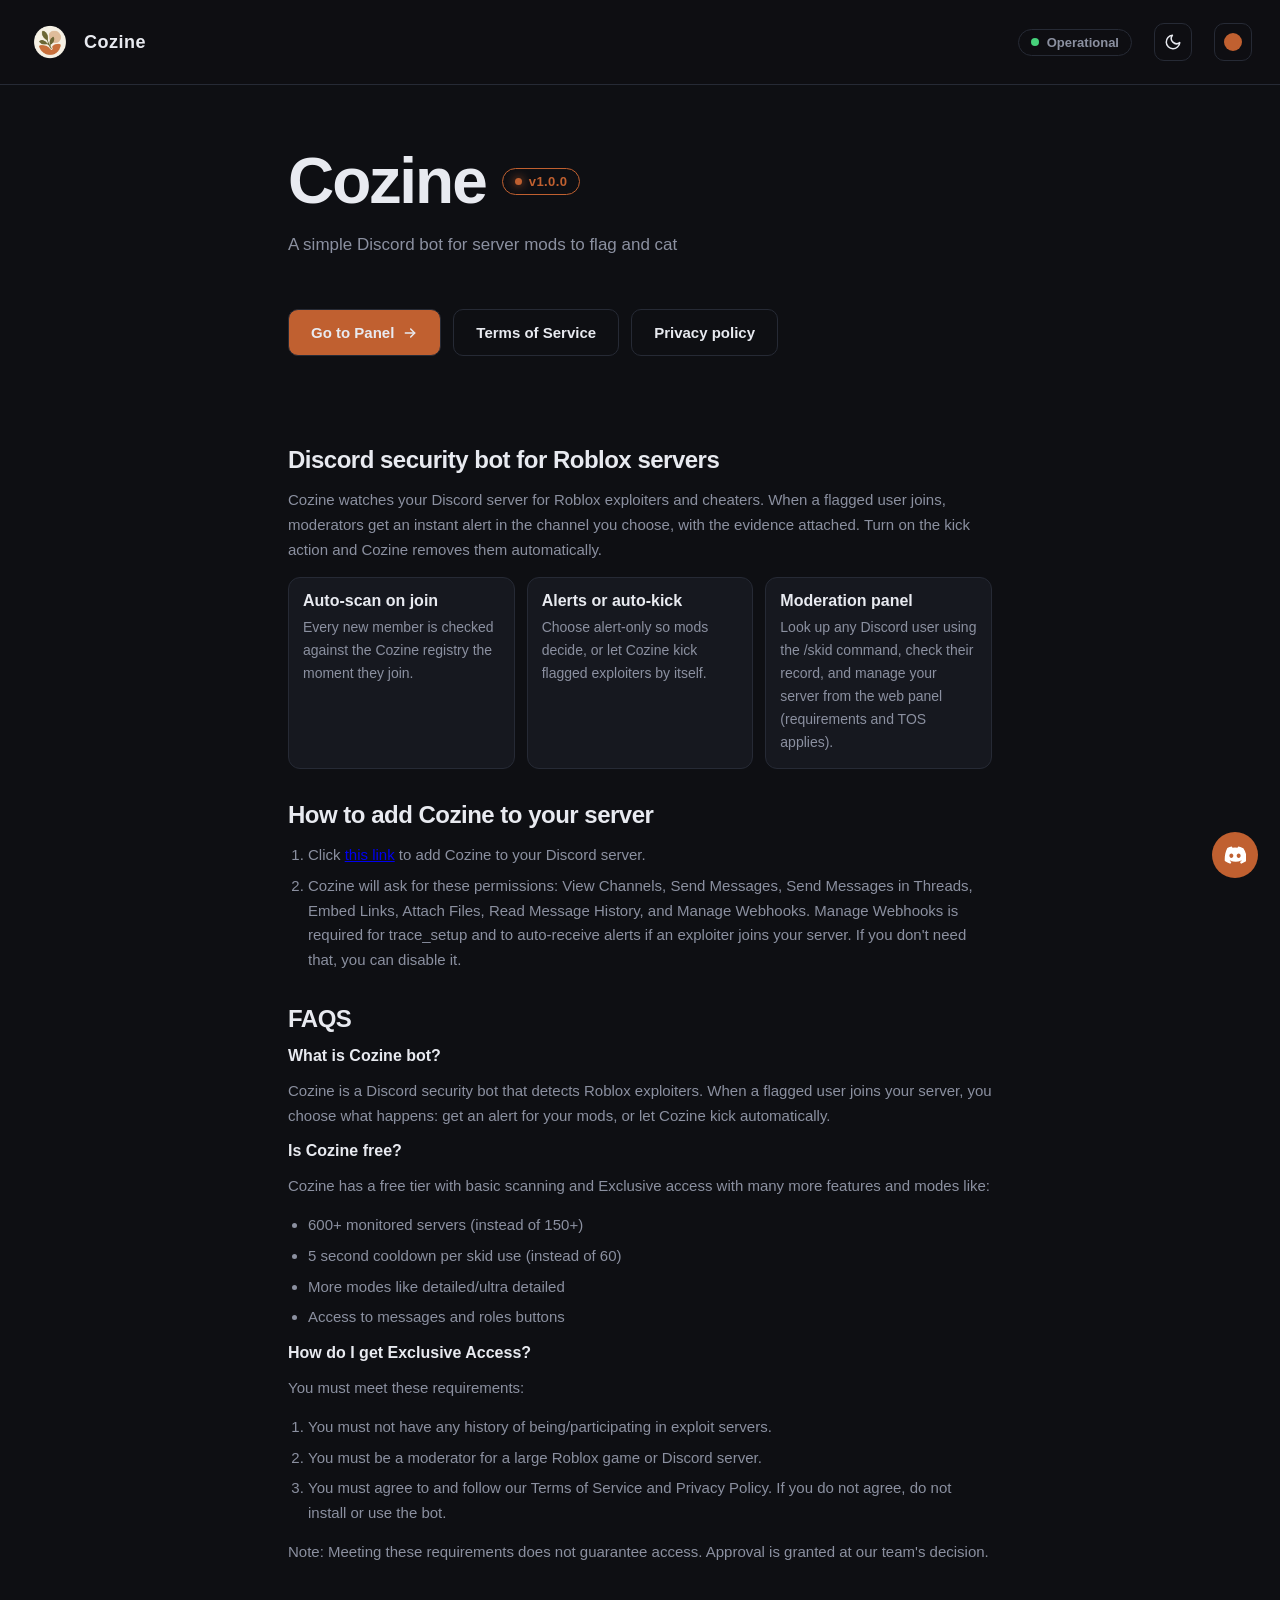
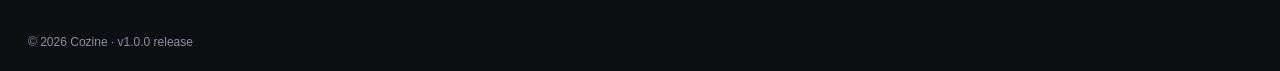
==== commit b33fddbd: "Add files via upload" ====
--- a/index.html
+++ b/index.html
@@ -47,17 +47,12 @@
       {
         "@type": "Question",
         "name": "What is Cozine bot?",
-        "acceptedAnswer": { "@type": "Answer", "text": "Cozine is a Discord security bot that detects Roblox exploiters. When a flagged user joins your server, moderators get an alert and the bot can kick automatically." }
-      },
-      {
-        "@type": "Question",
-        "name": "How do I add Cozine to my Discord server?",
-        "acceptedAnswer": { "@type": "Answer", "text": "Join the Cozine support server to get the bot invite, add it to your server, then run the setup command to enable auto-scan alerts." }
+        "acceptedAnswer": { "@type": "Answer", "text": "Cozine is a Discord security bot that detects Roblox exploiters. When a flagged user joins your server, you choose what happens: get an alert for your mods, or let Cozine kick automatically." }
       },
       {
         "@type": "Question",
         "name": "Is Cozine free?",
-        "acceptedAnswer": { "@type": "Answer", "text": "Cozine has a free tier with basic scanning and a Premium tier with detailed scan modes, API access, and a web panel." }
+        "acceptedAnswer": { "@type": "Answer", "text": "Cozine has a free tier with basic scanning and Exclusive access with many more features and modes like: 600+ monitored servers (instead of 150+), 5 second cooldown per skid use (instead of 60), more modes like detailed and ultra detailed, access to messages and roles buttons." }
       }
     ]
   }
@@ -104,7 +99,7 @@
     <div class="seo-grid">
       <div class="seo-card">
         <h3>Auto-scan on join</h3>
-        <p>Every new member is checked against the Cozine registry the moment they join. No manual lookups, no waiting.</p>
+        <p>Every new member is checked against the Cozine registry the moment they join.</p>
       </div>
       <div class="seo-card">
         <h3>Alerts or auto-kick</h3>
@@ -112,22 +107,33 @@
       </div>
       <div class="seo-card">
         <h3>Moderation panel</h3>
-        <p>Look up any Discord user, check their record, and manage your server from the web panel.</p>
+        <p>Look up any Discord user using the /skid command, check their record, and manage your server from the web panel (requirements and TOS applies).</p>
       </div>
     </div>
     <h2>How to add Cozine to your server</h2>
     <ol class="seo-steps">
-      <li>Join the support server to get the bot invite.</li>
-      <li>Add Cozine to your Discord server.</li>
-      <li>Run the setup command to pick an alerts channel and threshold.</li>
+      <li>Click <a href="https://discord.com/oauth2/authorize?client_id=1449081051094712330&amp;permissions=277562379264&amp;scope=bot%20applications.commands" target="_blank" rel="noopener">this link</a> to add Cozine to your Discord server.</li>
+      <li>Cozine will ask for these permissions: View Channels, Send Messages, Send Messages in Threads, Embed Links, Attach Files, Read Message History, and Manage Webhooks. Manage Webhooks is required for trace_setup and to auto-receive alerts if an exploiter joins your server. If you don't need that, you can disable it.</li>
     </ol>
-    <h2>FAQ</h2>
+    <h2>FAQS</h2>
     <h3>What is Cozine bot?</h3>
-    <p>Cozine is a Discord security bot that detects Roblox exploiters. When a flagged user joins your server, moderators get an alert and the bot can kick automatically.</p>
-    <h3>How do I add Cozine to my Discord server?</h3>
-    <p>Join the Cozine support server to get the invite, add it to your server, then run the setup command to enable auto-scan alerts.</p>
+    <p>Cozine is a Discord security bot that detects Roblox exploiters. When a flagged user joins your server, you choose what happens: get an alert for your mods, or let Cozine kick automatically.</p>
     <h3>Is Cozine free?</h3>
-    <p>Cozine has a free tier with basic scanning and a Premium tier with detailed scan modes, API access, and a web panel.</p>
+    <p>Cozine has a free tier with basic scanning and Exclusive access with many more features and modes like:</p>
+    <ul class="seo-steps">
+      <li>600+ monitored servers (instead of 150+)</li>
+      <li>5 second cooldown per skid use (instead of 60)</li>
+      <li>More modes like detailed/ultra detailed</li>
+      <li>Access to messages and roles buttons</li>
+    </ul>
+    <h3>How do I get Exclusive Access?</h3>
+    <p>You must meet these requirements:</p>
+    <ol class="seo-steps">
+      <li>You must not have any history of being/participating in exploit servers.</li>
+      <li>You must be a moderator for a large Roblox game or Discord server.</li>
+      <li>You must agree to and follow our Terms of Service and Privacy Policy. If you do not agree, do not install or use the bot.</li>
+    </ol>
+    <p>Note: Meeting these requirements does not guarantee access. Approval is granted at our team's decision.</p>
   </section>
 
   <footer class="site-foot">© <span id="year"></span> Cozine · v1.0.0 release</footer>
--- a/style.css
+++ b/style.css
@@ -7,6 +7,8 @@
   --accent: #C06030;
   --accent-2: #ffb38a;
   --accent-soft: rgba(192, 96, 48, .16);
+  --accent-glow: rgba(192, 96, 48, .45);
+  --accent-glow-soft: rgba(192, 96, 48, 0);
   --border: #262a35;
   --head-bg: rgba(14, 15, 19, .72);
   --ripple: rgba(255, 255, 255, .35);
@@ -59,7 +61,7 @@
   z-index: 1;
 }
 
-/* flex children must never force page width (mobile horizontal slide) */
+
 .site-head,
 .hero,
 .site-foot,
@@ -68,7 +70,7 @@
   max-width: 100%;
 }
 
-/* top bar */
+
 .site-head {
   display: flex;
   align-items: center;
@@ -92,7 +94,7 @@
   text-decoration: none;
 }
 
-/* hero */
+
 .hero {
   flex: 1;
   display: flex;
@@ -104,7 +106,6 @@
   margin: 0 auto;
   padding: 64px 28px;
   text-align: left;
-  animation: fadeIn .6s ease both;
 }
 
 .title-row {
@@ -149,7 +150,7 @@
   margin-right: 7px;
 }
 
-/* invisible bridge so the cursor can travel into the dropdown */
+
 .badge::after {
   content: '';
   position: absolute;
@@ -255,6 +256,7 @@
   font-size: 17px;
   line-height: 1.6;
   max-width: 520px;
+  min-height: calc(17px * 1.6 * 2);
 }
 
 .btns {
@@ -354,7 +356,7 @@
   font-size: 12px;
 }
 
-/* seo content */
+
 .seo {
   width: 100%;
   max-width: 760px;
@@ -419,7 +421,7 @@
   }
 }
 
-/* discord pill */
+
 .discord-pill {
   position: fixed;
   right: 22px;
@@ -443,7 +445,7 @@
 
 .discord-pill:hover {
   max-width: 190px;
-  background: #d2723f;
+  filter: brightness(1.12);
 }
 
 .discord-pill img {
@@ -468,7 +470,7 @@
   to   { opacity: 1; transform: translateY(0); }
 }
 
-/* legal pages */
+
 body.legal {
   display: block;
 }
@@ -630,7 +632,7 @@
   bottom: -2px;
   width: 100%;
   height: 2px;
-  background: linear-gradient(90deg, var(--accent), #ffd9b0);
+  background: linear-gradient(90deg, var(--accent), var(--accent-2));
   transform: scaleX(0);
   transform-origin: left;
   transition: transform .25s ease;
@@ -663,7 +665,7 @@
   text-align: center;
 }
 
-/* spinning ring around the logo */
+
 .logo-ring {
   position: relative;
   display: inline-flex;
@@ -677,13 +679,13 @@
 }
 
 @keyframes logoPulse {
-  0%, 100% { box-shadow: 0 0 0 rgba(192, 96, 48, 0); }
-  50%      { box-shadow: 0 0 22px rgba(192, 96, 48, .45); }
+  0%, 100% { box-shadow: 0 0 0 var(--accent-glow-soft); }
+  50%      { box-shadow: 0 0 22px var(--accent-glow); }
 }
 
 @keyframes pillPulse {
-  0%, 100% { box-shadow: 0 0 0 rgba(192, 96, 48, 0); }
-  50%      { box-shadow: 0 0 18px rgba(192, 96, 48, .5); }
+  0%, 100% { box-shadow: 0 0 0 var(--accent-glow-soft); }
+  50%      { box-shadow: 0 0 18px var(--accent-glow); }
 }
 
 @keyframes sheen {
@@ -691,7 +693,7 @@
   100% { left: 140%; opacity: 1; }
 }
 
-/* scroll reveal on legal pages */
+
 body.js-reveal .legal .content h2,
 body.js-reveal .legal .content p,
 body.js-reveal .legal .content ul,
@@ -706,7 +708,7 @@
   transform: none;
 }
 
-/* scroll progress bar */
+
 #progress {
   position: fixed;
   top: 0;
@@ -720,7 +722,7 @@
   pointer-events: none;
 }
 
-/* hero staggered entrance */
+
 .hero .title-row,
 .hero .tag,
 .hero .btns {
@@ -740,10 +742,10 @@
   transform: none;
 }
 
-/* accent keyword */
+
 .accent { color: var(--accent); }
 
-/* status pill */
+
 .status {
   display: inline-flex;
   align-items: center;
@@ -771,7 +773,7 @@
   100% { box-shadow: 0 0 0 0 rgba(70, 209, 122, 0); }
 }
 
-/* theme toggle */
+
 .theme-toggle {
   display: inline-flex;
   align-items: center;
@@ -789,12 +791,94 @@
 
 .theme-toggle:hover { border-color: var(--accent); }
 
+
+.color-btn {
+  display: inline-flex;
+  align-items: center;
+  justify-content: center;
+  width: 38px;
+  height: 38px;
+  margin-left: 10px;
+  border: 1px solid var(--border);
+  border-radius: 10px;
+  background: none;
+  cursor: pointer;
+  transition: border-color .2s ease;
+}
+
+.color-btn:hover { border-color: var(--accent); }
+
+.color-wrap {
+  position: relative;
+  display: inline-flex;
+  margin-left: 10px;
+}
+
+.color-wrap .color-btn {
+  margin-left: 0;
+}
+
+.color-btn .dot-preview {
+  width: 18px;
+  height: 18px;
+  border-radius: 50%;
+  background: var(--accent);
+}
+
+.color-pop {
+  position: absolute;
+  top: calc(100% + 10px);
+  right: 0;
+  z-index: 70;
+  display: none;
+  gap: 10px;
+  align-items: center;
+  padding: 12px 14px;
+  background: var(--card);
+  border: 1px solid var(--border);
+  border-radius: 12px;
+  box-shadow: 0 12px 40px rgba(0, 0, 0, .35);
+  max-width: calc(100vw - 16px);
+}
+
+.color-pop.open { display: flex; }
+
+.swatch {
+  width: 26px;
+  height: 26px;
+  border-radius: 50%;
+  border: 2px solid transparent;
+  cursor: pointer;
+  padding: 0;
+}
+
+.swatch.active { border-color: var(--text); }
+
+.swatch-custom {
+  position: relative;
+  width: 26px;
+  height: 26px;
+  border-radius: 50%;
+  background: conic-gradient(#f44, #fc3, #3c5, #39f, #a5f, #f44);
+  cursor: pointer;
+  overflow: hidden;
+}
+
+.swatch-custom input {
+  position: absolute;
+  inset: -8px;
+  width: 42px;
+  height: 42px;
+  opacity: 0;
+  cursor: pointer;
+}
+
 .theme-toggle .i-sun { display: none; }
 .theme-toggle .i-moon { display: block; }
 .light .theme-toggle .i-sun { display: block; }
 .light .theme-toggle .i-moon { display: none; }
 
-/* button ripple */
+
 a.btn .ripple {
   position: absolute;
   border-radius: 50%;
@@ -810,7 +894,7 @@
   to { transform: scale(2.6); opacity: 0; }
 }
 
-/* circular theme reveal (View Transitions API) */
+
 ::view-transition-old(root),
 ::view-transition-new(root) {
   animation: none;
@@ -888,7 +972,7 @@
   }
 }
 
-/* touch devices: no sticky hover — changelog opens on tap (pinned) only */
+
 @media (hover: none) {
   .badge:not(.pinned):hover {
     border-radius: 999px;
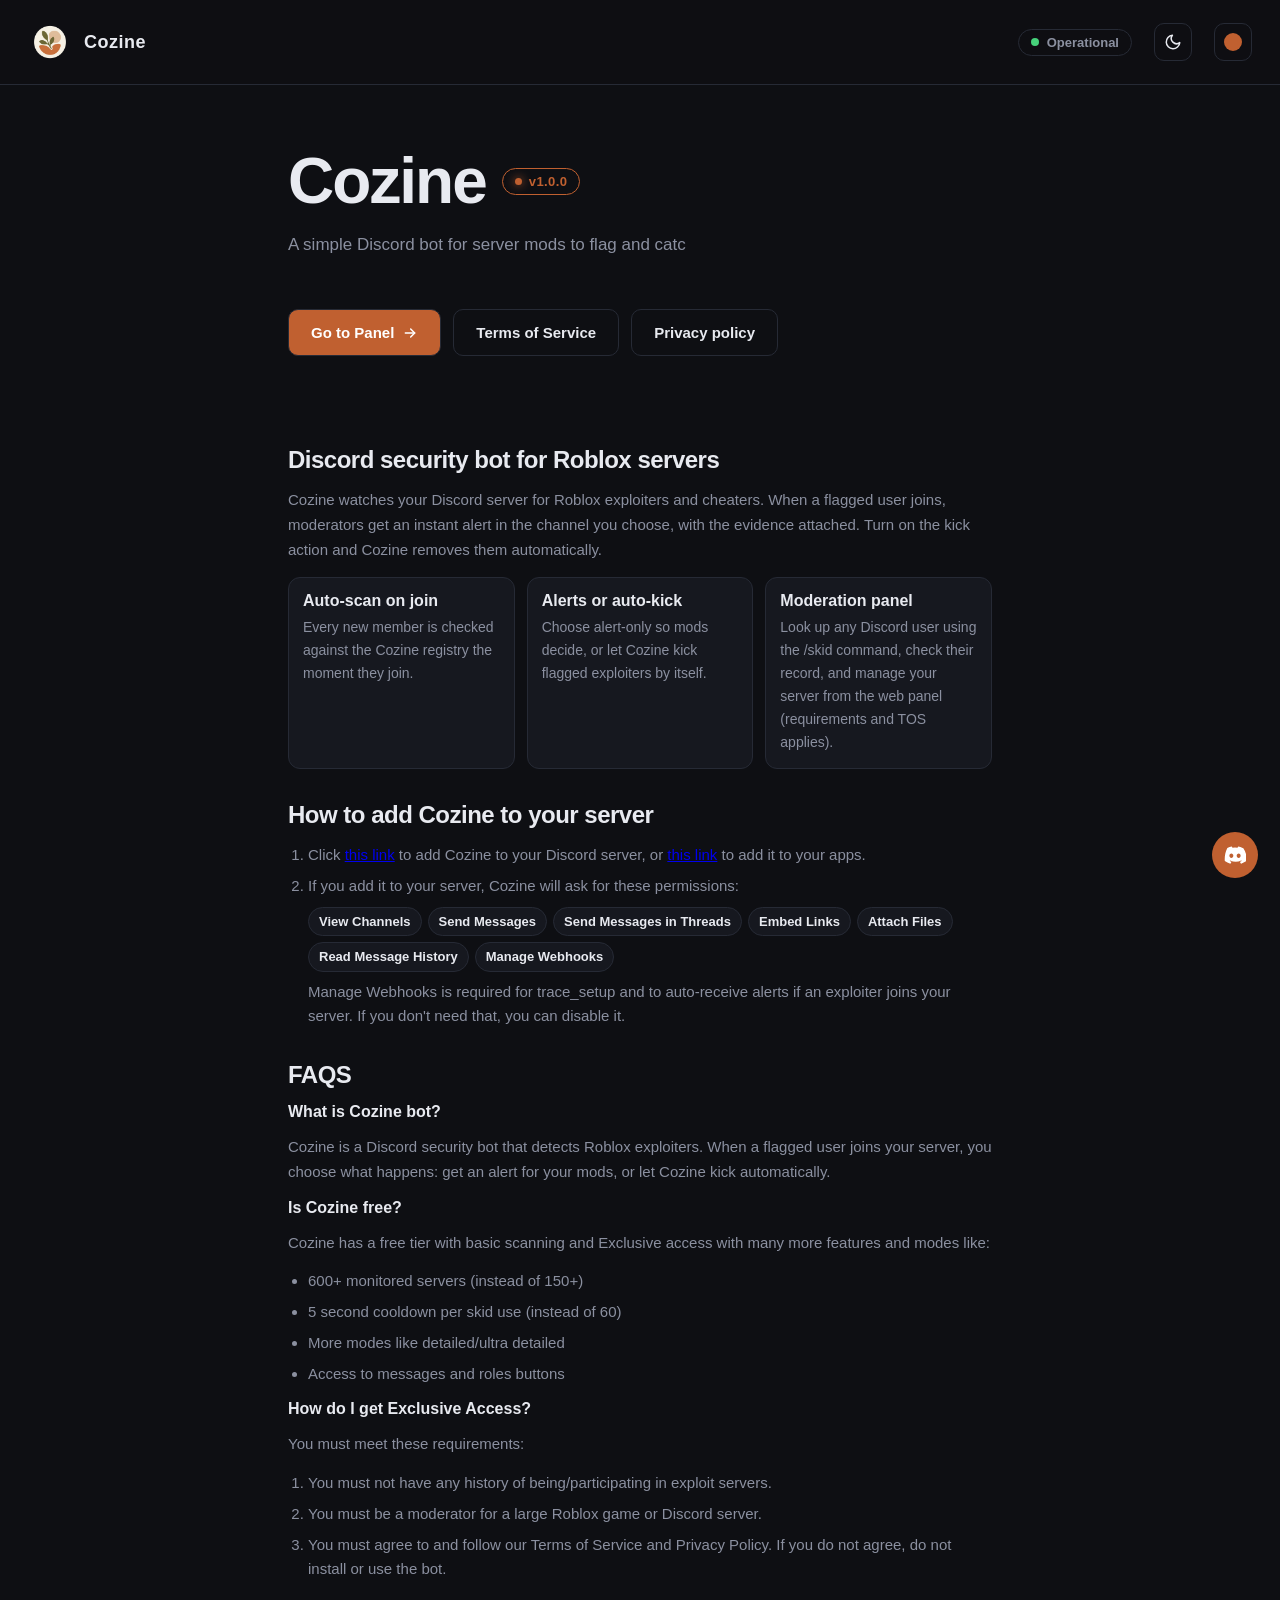
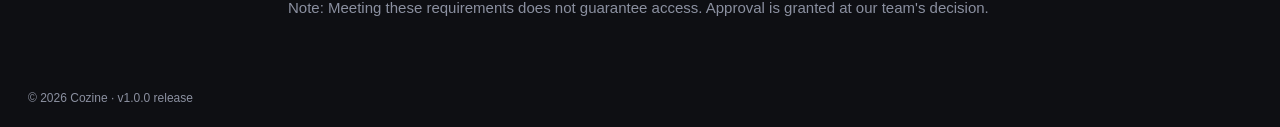
==== commit 62372878: "Add files via upload" ====
--- a/index.html
+++ b/index.html
@@ -5,7 +5,7 @@
   <meta name="viewport" content="width=device-width, initial-scale=1.0">
   <title>Cozine - Discord Bot for Roblox Exploiter Detection</title>
   <link rel="icon" href="static/logo.png">
-  <link rel="stylesheet" href="style.css">
+  <link rel="stylesheet" href="style.css?v=20261011l">
 
   <meta name="description" content="Cozine is a Discord security bot that flags Roblox exploiters and cheaters. Auto-scan new members, get alerts, and keep your server safe.">
   <meta name="keywords" content="Cozine, Cozine bot, cozine xyz, discord bot, discord security bot, roblox exploiter detection, roblox cheaters, anti exploit discord bot, server moderation bot, roblox exploit checker">
@@ -112,8 +112,18 @@
     </div>
     <h2>How to add Cozine to your server</h2>
     <ol class="seo-steps">
-      <li>Click <a href="https://discord.com/oauth2/authorize?client_id=1449081051094712330&amp;permissions=277562379264&amp;scope=bot%20applications.commands" target="_blank" rel="noopener">this link</a> to add Cozine to your Discord server.</li>
-      <li>Cozine will ask for these permissions: View Channels, Send Messages, Send Messages in Threads, Embed Links, Attach Files, Read Message History, and Manage Webhooks. Manage Webhooks is required for trace_setup and to auto-receive alerts if an exploiter joins your server. If you don't need that, you can disable it.</li>
+      <li>Click <a href="https://discord.com/oauth2/authorize?client_id=1449081051094712330&amp;permissions=277562379264&amp;scope=bot%20applications.commands" target="_blank" rel="noopener">this link</a> to add Cozine to your Discord server, or <a href="https://discord.com/oauth2/authorize?client_id=1449081051094712330&amp;integration_type=1&amp;scope=applications.commands" target="_blank" rel="noopener">this link</a> to add it to your apps.</li>
+      <li>If you add it to your server, Cozine will ask for these permissions:
+        <ul class="perm-list">
+          <li>View Channels</li>
+          <li>Send Messages</li>
+          <li>Send Messages in Threads</li>
+          <li>Embed Links</li>
+          <li>Attach Files</li>
+          <li>Read Message History</li>
+          <li>Manage Webhooks</li>
+        </ul>
+        Manage Webhooks is required for trace_setup and to auto-receive alerts if an exploiter joins your server. If you don't need that, you can disable it.</li>
     </ol>
     <h2>FAQS</h2>
     <h3>What is Cozine bot?</h3>
@@ -143,7 +153,7 @@
     <span>Support server</span>
   </a>
 
-  <script src="static/common.js"></script>
-  <script src="static/script.js"></script>
+  <script src="static/common.js?v=20261011l"></script>
+  <script src="static/script.js?v=20261011l"></script>
 </body>
 </html>
--- a/style.css
+++ b/style.css
@@ -5,6 +5,8 @@
   --text: #e8eaf0;
   --muted: #8b90a0;
   --accent: #C06030;
+  --accent-text: #C06030;
+  --on-accent: #ffffff;
   --accent-2: #ffb38a;
   --accent-soft: rgba(192, 96, 48, .16);
   --accent-glow: rgba(192, 96, 48, .45);
@@ -41,6 +43,32 @@
   max-width: 100%;
 }
 
+/* Long URLs / IDs / tokens must wrap instead of forcing sideways scroll */
+.seo a,
+.seo li,
+.seo p,
+.legal a,
+.legal li,
+.legal p,
+code {
+  overflow-wrap: anywhere;
+  word-break: break-word;
+}
+
+/* Tables (if legal content ever includes one) scroll instead of breaking layout */
+.legal table {
+  display: block;
+  max-width: 100%;
+  overflow-x: auto;
+  -webkit-overflow-scrolling: touch;
+}
+
+.legal pre {
+  max-width: 100%;
+  overflow-x: auto;
+  -webkit-overflow-scrolling: touch;
+}
+
 body {
   font-family: -apple-system, BlinkMacSystemFont, "Segoe UI", Roboto, Helvetica, Arial, sans-serif;
   color: var(--text);
@@ -50,6 +78,9 @@
   flex-direction: column;
   overflow-x: hidden;
   overflow-x: clip;
+  /* Smooth theme fade everywhere, including browsers without
+  View-Transition support (most mobile browsers). */
+  transition: background-color .3s ease, color .3s ease;
 }
 
 .site-head,
@@ -72,12 +103,26 @@
 
 
 .site-head {
+  position: relative;
+  overflow: visible;
   display: flex;
   align-items: center;
   gap: 12px;
   padding: 20px 28px;
   border-bottom: 1px solid var(--border);
   background: var(--head-bg);
+  /* Header popups (accent color picker) must paint above page content.
+  Both header and hero shared z-index:1, and the later-in-DOM hero won —
+  burying the popup so its swatches were visible but untappable. */
+  z-index: 50;
+}
+
+/* Touch: no tap-delay/zoom interference, no grey flash on taps */
+button,
+a.btn,
+.badge {
+  touch-action: manipulation;
+  -webkit-tap-highlight-color: transparent;
 }
 
 .site-head .logo {
@@ -130,8 +175,8 @@
   font-size: 13px;
   font-weight: 700;
   letter-spacing: .4px;
-  color: var(--accent);
-  border: 1px solid var(--accent);
+  color: var(--accent-text, var(--accent));
+  border: 1px solid var(--accent-text, var(--accent));
   border-radius: 999px;
   padding: 5px 12px;
   cursor: default;
@@ -144,7 +189,7 @@
   width: 7px;
   height: 7px;
   border-radius: 50%;
-  background: var(--accent);
+  background: var(--accent-text, var(--accent));
   box-shadow: 0 0 10px var(--accent);
   flex: none;
   margin-right: 7px;
@@ -233,7 +278,7 @@
 
 .changelog-head {
   font-weight: 700;
-  color: var(--accent);
+  color: var(--accent-text, var(--accent));
   margin-bottom: 6px;
 }
 
@@ -302,7 +347,15 @@
 
 a.btn:hover {
   border-color: var(--accent);
-  color: #fff;
+  color: var(--text);
+}
+
+/* primary buttons keep the auto-contrast text (a.btn rules would win otherwise) */
+a.btn.primary {
+  color: var(--on-accent, #fff);
+}
+a.btn.primary:hover {
+  color: var(--on-accent, #fff);
 }
 
 a.btn:hover::before {
@@ -330,7 +383,8 @@
 .primary {
   background: var(--accent);
   border-color: var(--accent);
-  color: #fff;
+  color: var(--on-accent, #fff);
+  font-weight: 800;
 }
 
 .primary::before {
@@ -413,6 +467,27 @@
   display: flex;
   flex-direction: column;
   gap: 6px;
+}
+
+/* compact permission chips: listed separately, wraps into ~2 rows */
+.perm-list {
+  list-style: none;
+  display: flex;
+  flex-wrap: wrap;
+  gap: 6px;
+  margin: 8px 0;
+  padding: 0;
+}
+
+.perm-list li {
+  font-size: 13px;
+  font-weight: 600;
+  color: var(--text);
+  background: var(--card);
+  border: 1px solid var(--border);
+  border-radius: 999px;
+  padding: 3px 10px;
+  white-space: nowrap;
 }
 
 @media (max-width: 640px) {
@@ -434,7 +509,7 @@
   max-width: 46px;
   padding: 0 12px;
   overflow: hidden;
-  color: #fff;
+  color: var(--on-accent, #fff);
   background: var(--accent);
   border-radius: 999px;
   white-space: nowrap;
@@ -453,6 +528,9 @@
   width: 24px;
   height: 24px;
 }
+
+/* white/light accent: flip the white Discord logo to black so it stays visible */
+.light-accent .discord-pill img { filter: brightness(0); }
 
 .discord-pill span {
   opacity: 0;
@@ -620,7 +698,7 @@
 
 .legal a {
   position: relative;
-  color: var(--accent);
+  color: var(--accent-text, var(--accent));
   text-decoration: none;
   cursor: pointer;
 }
@@ -632,7 +710,7 @@
   bottom: -2px;
   width: 100%;
   height: 2px;
-  background: linear-gradient(90deg, var(--accent), var(--accent-2));
+  background: linear-gradient(90deg, var(--accent-text, var(--accent)), var(--accent-2));
   transform: scaleX(0);
   transform-origin: left;
   transition: transform .25s ease;
@@ -743,7 +821,7 @@
 }
 
 
-.accent { color: var(--accent); }
+.accent { color: var(--accent-text, var(--accent)); }
 
 
 .status {
@@ -829,16 +907,22 @@
   position: absolute;
   top: calc(100% + 10px);
   right: 0;
+  left: auto;
   z-index: 70;
   display: none;
   gap: 10px;
+  flex-wrap: wrap;
   align-items: center;
+  justify-content: flex-start;
   padding: 12px 14px;
   background: var(--card);
   border: 1px solid var(--border);
   border-radius: 12px;
   box-shadow: 0 12px 40px rgba(0, 0, 0, .35);
-  max-width: calc(100vw - 16px);
+  /* Shrink-to-fit but never wider than the viewport: the popup grows
+  leftwards from the button (right:0) so it can never spill off-page. */
+  width: max-content;
+  max-width: min(320px, calc(100vw - 32px));
 }
 
 .color-pop.open { display: flex; }
@@ -895,21 +979,6 @@
 }
 
 
-::view-transition-old(root),
-::view-transition-new(root) {
-  animation: none;
-  mix-blend-mode: normal;
-}
-
-::view-transition-new(root) {
-  animation: reveal-circle .5s ease;
-}
-
-@keyframes reveal-circle {
-  from { clip-path: circle(0 at var(--vx, 50%) var(--vy, 50%)); }
-  to { clip-path: circle(150% at var(--vx, 50%) var(--vy, 50%)); }
-}
-
 @media (prefers-reduced-motion: reduce) {
   *, *::before, *::after {
     animation: none !important;
@@ -941,13 +1010,30 @@
 
   .hero {
     padding: 48px 22px;
+    /* single tall glow rooted at the top bar, fading far down —
+    same treatment as the panel */
+    background:
+      radial-gradient(420px 560px at 50% -120px, color-mix(in srgb, var(--accent) 9%, transparent), transparent 78%);
   }
 
   .hero h1 {
     font-size: 44px;
   }
 
+  .hero .tag {
+    font-size: 16px;
+  }
+
+  .seo {
+    padding: 8px 20px 40px;
+  }
+
+  .seo h2 {
+    font-size: 21px;
+  }
+
   .legal .container {
+    margin: 20px auto 40px;
     padding: 24px 18px;
   }
 
@@ -969,6 +1055,110 @@
     padding: 8px 12px;
     background: var(--card-2);
     border-radius: 4px;
+  }
+
+  .badge .changelog {
+    /* Anchored dropdown directly under the badge (same as desktop).
+    Closed-state mechanics (max-height/opacity/padding) are untouched.
+    right:0-anchored sheets used to land mid-screen, visually underneath
+    the hero buttons, instead of under the badge bar. */
+    position: absolute;
+    top: 100%;
+    left: 0;
+    right: auto;
+    transform: none;
+    width: 268px;
+    max-width: calc(100vw - 44px);
+    margin-top: 10px;
+    z-index: 90;
+  }
+
+  /* Dropdown must paint above the hero buttons stacked below it. */
+  .hero .title-row {
+    position: relative;
+    z-index: 30;
+  }
+
+  .discord-pill {
+    right: 16px;
+    bottom: calc(16px + env(safe-area-inset-bottom, 0px));
+  }
+}
+
+@media (max-width: 480px) {
+  /* Thumb-friendly full-width buttons */
+  .btns a.btn {
+    flex: 1 1 100%;
+  }
+}
+
+@media (max-width: 400px) {
+  .site-head {
+    gap: 8px;
+    padding: 14px 14px;
+  }
+
+  .site-head .status {
+    font-size: 12px;
+    padding: 4px 10px;
+  }
+
+  .hero {
+    padding: 36px 18px;
+  }
+
+  .hero h1 {
+    font-size: 34px;
+    letter-spacing: -1px;
+  }
+
+  .hero .tag {
+    font-size: 15px;
+  }
+
+  a.btn {
+    padding: 13px 18px;
+    font-size: 14px;
+  }
+
+  .seo {
+    padding: 8px 18px 36px;
+  }
+
+  .legal .container {
+    margin: 14px auto 32px;
+    padding: 20px 16px;
+    border-radius: 14px;
+  }
+
+  .legal header h1 {
+    font-size: 23px;
+  }
+}
+
+/* Coarse pointers (touch): 44px+ tap targets, no hover traps */
+@media (hover: none) and (pointer: coarse) {
+  .legal nav button {
+    min-height: 44px;
+  }
+
+  a.btn {
+    min-height: 48px;
+  }
+
+  .theme-toggle {
+    width: 44px;
+    height: 44px;
+  }
+
+  .badge {
+    min-height: 44px;
+  }
+
+  .swatch,
+  .swatch-custom {
+    width: 34px;
+    height: 34px;
   }
 }
 
